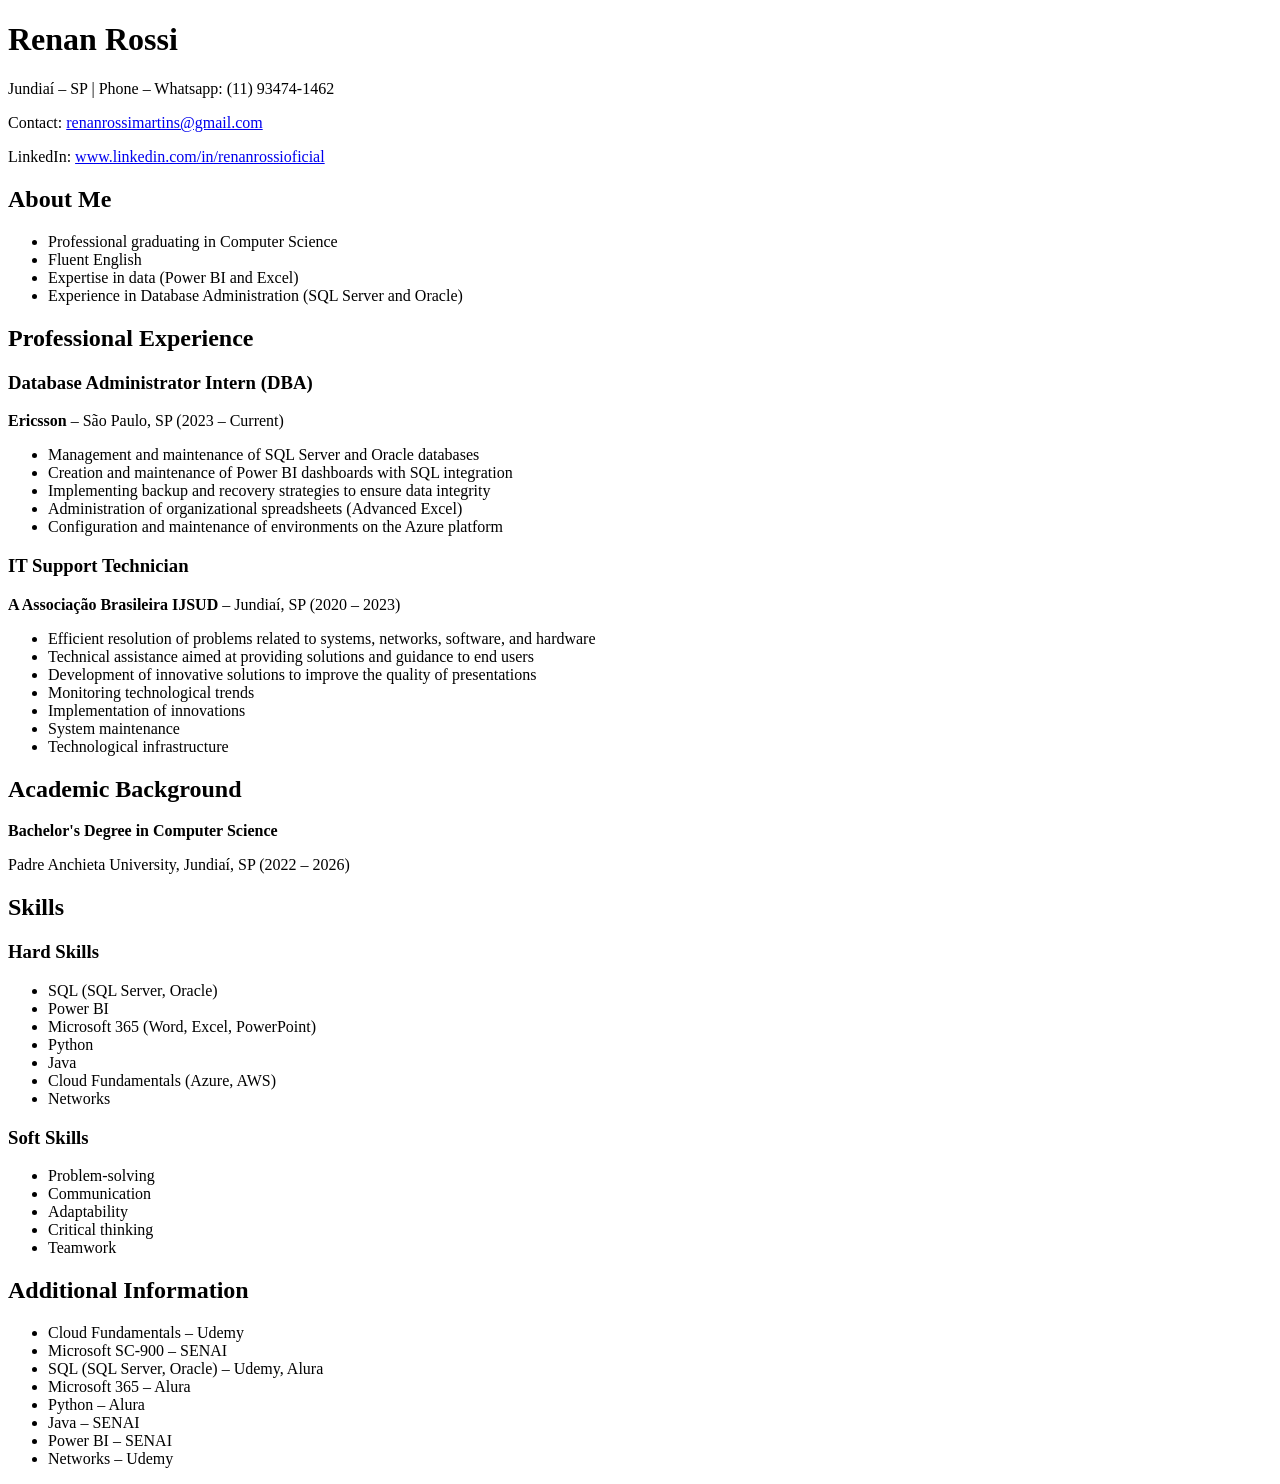
==== index.html @ 6045c183 "Update index.html" ====
<!DOCTYPE html>
<html lang="en">
<head>
    <meta charset="UTF-8">
    <meta name="viewport" content="width=device-width, initial-scale=1.0">
    <title>Renan Rossi - Resume</title>
    <link rel="stylesheet" href="styles.css">
</head>
<body>
    <div class="container">
        <header>
            <h1>Renan Rossi</h1>
            <p>Jundiaí – SP | Phone – Whatsapp: (11) 93474-1462</p>
            <p>Contact: <a href="mailto:renanrossimartins@gmail.com">renanrossimartins@gmail.com</a></p>
            <p>LinkedIn: <a href="https://www.linkedin.com/in/renanrossioficial" target="_blank">www.linkedin.com/in/renanrossioficial</a></p>
        </header>

        <section class="about">
            <h2>About Me</h2>
            <ul>
                <li>Professional graduating in Computer Science</li>
                <li>Fluent English</li>
                <li>Expertise in data (Power BI and Excel)</li>
                <li>Experience in Database Administration (SQL Server and Oracle)</li>
            </ul>
        </section>

        <section class="experience">
            <h2>Professional Experience</h2>
            <div class="job">
                <h3>Database Administrator Intern (DBA)</h3>
                <p><strong>Ericsson</strong> – São Paulo, SP (2023 – Current)</p>
                <ul>
                    <li>Management and maintenance of SQL Server and Oracle databases</li>
                    <li>Creation and maintenance of Power BI dashboards with SQL integration</li>
                    <li>Implementing backup and recovery strategies to ensure data integrity</li>
                    <li>Administration of organizational spreadsheets (Advanced Excel)</li>
                    <li>Configuration and maintenance of environments on the Azure platform</li>
                </ul>
            </div>
            <div class="job">
                <h3>IT Support Technician</h3>
                <p><strong>A Associação Brasileira IJSUD</strong> – Jundiaí, SP (2020 – 2023)</p>
                <ul>
                    <li>Efficient resolution of problems related to systems, networks, software, and hardware</li>
                    <li>Technical assistance aimed at providing solutions and guidance to end users</li>
                    <li>Development of innovative solutions to improve the quality of presentations</li>
                    <li>Monitoring technological trends</li>
                    <li>Implementation of innovations</li>
                    <li>System maintenance</li>
                    <li>Technological infrastructure</li>
                </ul>
            </div>
        </section>

        <section class="education">
            <h2>Academic Background</h2>
            <p><strong>Bachelor's Degree in Computer Science</strong></p>
            <p>Padre Anchieta University, Jundiaí, SP (2022 – 2026)</p>
        </section>

        <section class="skills">
            <h2>Skills</h2>
            <div class="hard-skills">
                <h3>Hard Skills</h3>
                <ul>
                    <li>SQL (SQL Server, Oracle)</li>
                    <li>Power BI</li>
                    <li>Microsoft 365 (Word, Excel, PowerPoint)</li>
                    <li>Python</li>
                    <li>Java</li>
                    <li>Cloud Fundamentals (Azure, AWS)</li>
                    <li>Networks</li>
                </ul>
            </div>
            <div class="soft-skills">
                <h3>Soft Skills</h3>
                <ul>
                    <li>Problem-solving</li>
                    <li>Communication</li>
                    <li>Adaptability</li>
                    <li>Critical thinking</li>
                    <li>Teamwork</li>
                </ul>
            </div>
        </section>

        <section class="additional-info">
            <h2>Additional Information</h2>
            <ul>
                <li>Cloud Fundamentals – Udemy</li>
                <li>Microsoft SC-900 – SENAI</li>
                <li>SQL (SQL Server, Oracle) – Udemy, Alura</li>
                <li>Microsoft 365 – Alura</li>
                <li>Python – Alura</li>
                <li>Java – SENAI</li>
                <li>Power BI – SENAI</li>
                <li>Networks – Udemy</li>
            </ul>
        </section>
    </div>
</body>
</html>
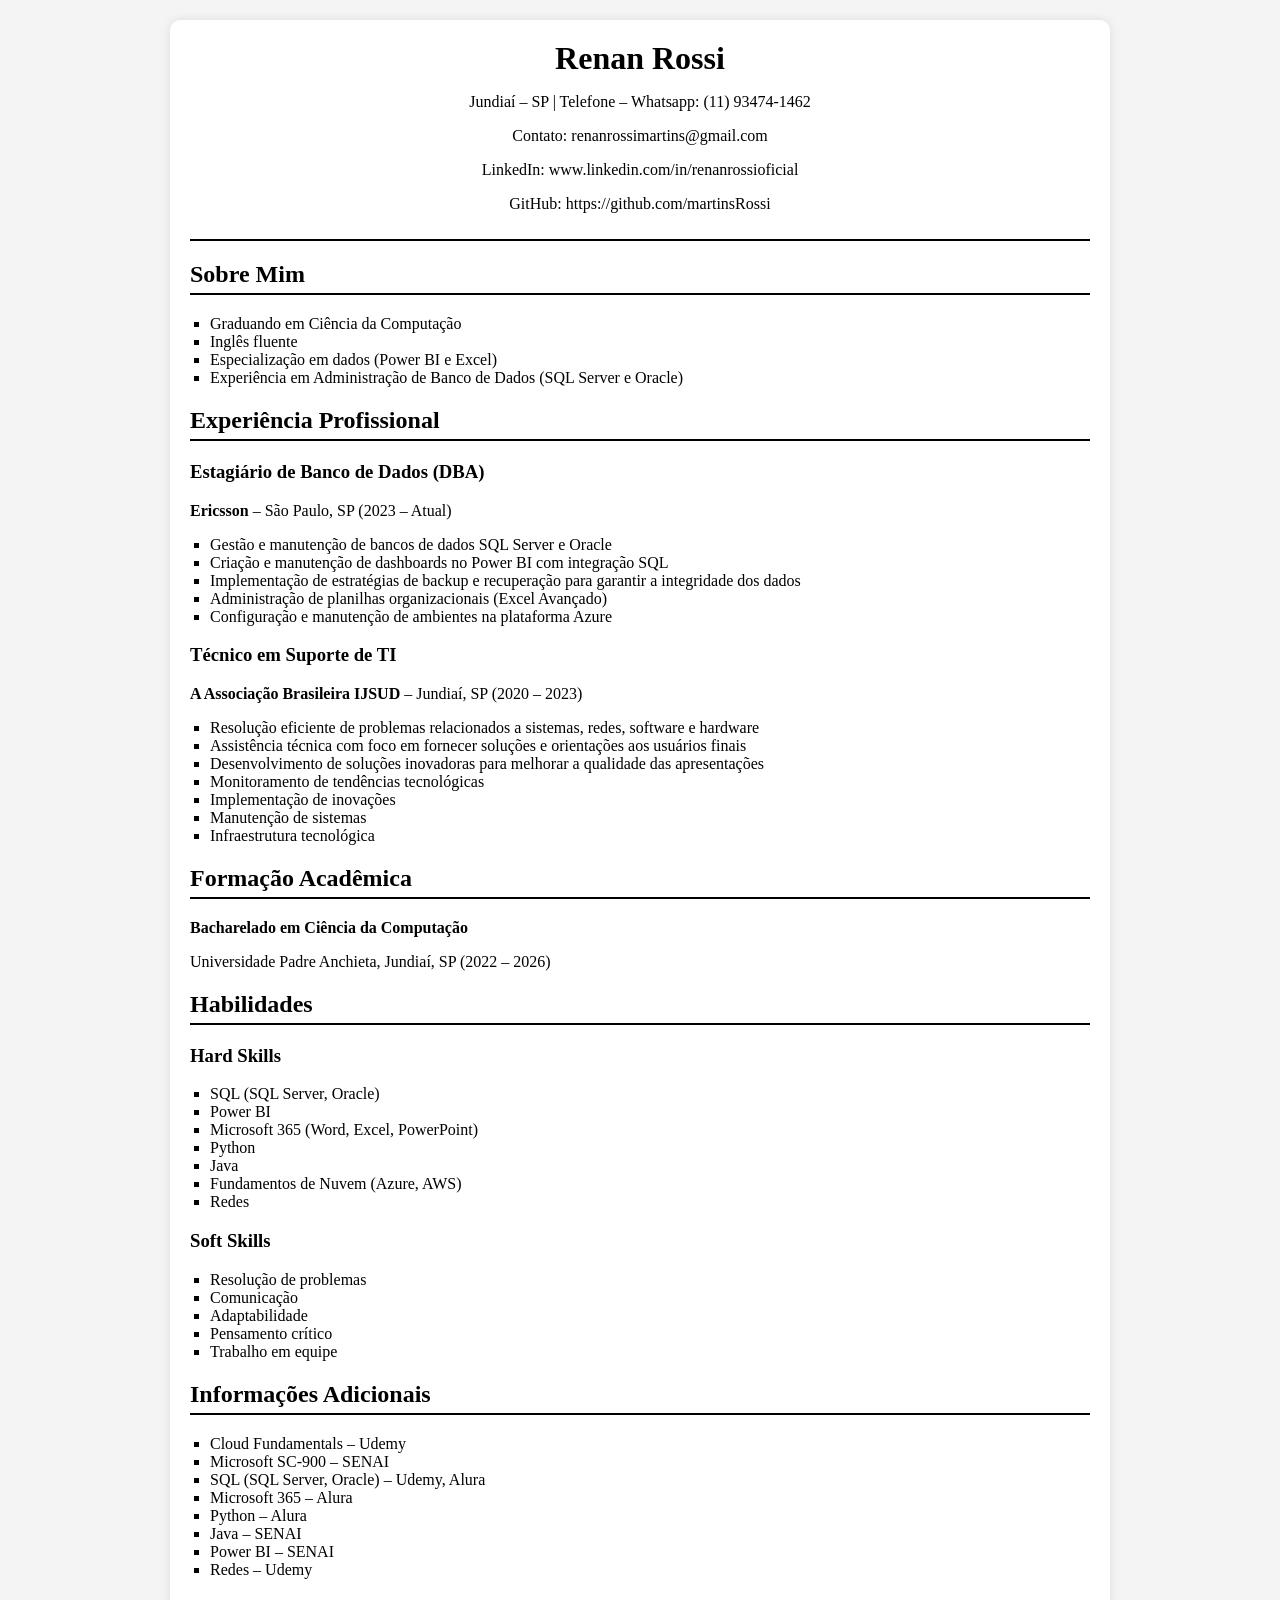
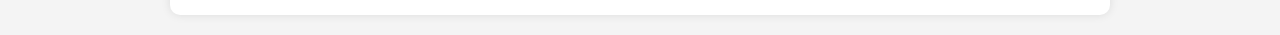
==== commit ce3938dd: "Update index.html" ====
--- a/index.html
+++ b/index.html
@@ -1,66 +1,67 @@
 <!DOCTYPE html>
-<html lang="en">
+<html lang="pt-BR">
 <head>
     <meta charset="UTF-8">
     <meta name="viewport" content="width=device-width, initial-scale=1.0">
-    <title>Renan Rossi - Resume</title>
-    <link rel="stylesheet" href="styles.css">
+    <title>Renan Rossi - Currículo</title>
+    <link rel="stylesheet" href="css/styles.css">
 </head>
 <body>
     <div class="container">
         <header>
             <h1>Renan Rossi</h1>
-            <p>Jundiaí – SP | Phone – Whatsapp: (11) 93474-1462</p>
-            <p>Contact: <a href="mailto:renanrossimartins@gmail.com">renanrossimartins@gmail.com</a></p>
+            <p>Jundiaí – SP | Telefone – Whatsapp: (11) 93474-1462</p>
+            <p>Contato: <a href="mailto:renanrossimartins@gmail.com">renanrossimartins@gmail.com</a></p>
             <p>LinkedIn: <a href="https://www.linkedin.com/in/renanrossioficial" target="_blank">www.linkedin.com/in/renanrossioficial</a></p>
+            <p>GitHub: <a href="https://github.com/martinsRossi" target="_blank">https://github.com/martinsRossi</a></p>
         </header>
 
         <section class="about">
-            <h2>About Me</h2>
+            <h2>Sobre Mim</h2>
             <ul>
-                <li>Professional graduating in Computer Science</li>
-                <li>Fluent English</li>
-                <li>Expertise in data (Power BI and Excel)</li>
-                <li>Experience in Database Administration (SQL Server and Oracle)</li>
+                <li>Graduando em Ciência da Computação</li>
+                <li>Inglês fluente</li>
+                <li>Especialização em dados (Power BI e Excel)</li>
+                <li>Experiência em Administração de Banco de Dados (SQL Server e Oracle)</li>
             </ul>
         </section>
 
         <section class="experience">
-            <h2>Professional Experience</h2>
+            <h2>Experiência Profissional</h2>
             <div class="job">
-                <h3>Database Administrator Intern (DBA)</h3>
-                <p><strong>Ericsson</strong> – São Paulo, SP (2023 – Current)</p>
+                <h3>Estagiário de Banco de Dados (DBA)</h3>
+                <p><strong>Ericsson</strong> – São Paulo, SP (2023 – Atual)</p>
                 <ul>
-                    <li>Management and maintenance of SQL Server and Oracle databases</li>
-                    <li>Creation and maintenance of Power BI dashboards with SQL integration</li>
-                    <li>Implementing backup and recovery strategies to ensure data integrity</li>
-                    <li>Administration of organizational spreadsheets (Advanced Excel)</li>
-                    <li>Configuration and maintenance of environments on the Azure platform</li>
+                    <li>Gestão e manutenção de bancos de dados SQL Server e Oracle</li>
+                    <li>Criação e manutenção de dashboards no Power BI com integração SQL</li>
+                    <li>Implementação de estratégias de backup e recuperação para garantir a integridade dos dados</li>
+                    <li>Administração de planilhas organizacionais (Excel Avançado)</li>
+                    <li>Configuração e manutenção de ambientes na plataforma Azure</li>
                 </ul>
             </div>
             <div class="job">
-                <h3>IT Support Technician</h3>
+                <h3>Técnico em Suporte de TI</h3>
                 <p><strong>A Associação Brasileira IJSUD</strong> – Jundiaí, SP (2020 – 2023)</p>
                 <ul>
-                    <li>Efficient resolution of problems related to systems, networks, software, and hardware</li>
-                    <li>Technical assistance aimed at providing solutions and guidance to end users</li>
-                    <li>Development of innovative solutions to improve the quality of presentations</li>
-                    <li>Monitoring technological trends</li>
-                    <li>Implementation of innovations</li>
-                    <li>System maintenance</li>
-                    <li>Technological infrastructure</li>
+                    <li>Resolução eficiente de problemas relacionados a sistemas, redes, software e hardware</li>
+                    <li>Assistência técnica com foco em fornecer soluções e orientações aos usuários finais</li>
+                    <li>Desenvolvimento de soluções inovadoras para melhorar a qualidade das apresentações</li>
+                    <li>Monitoramento de tendências tecnológicas</li>
+                    <li>Implementação de inovações</li>
+                    <li>Manutenção de sistemas</li>
+                    <li>Infraestrutura tecnológica</li>
                 </ul>
             </div>
         </section>
 
         <section class="education">
-            <h2>Academic Background</h2>
-            <p><strong>Bachelor's Degree in Computer Science</strong></p>
-            <p>Padre Anchieta University, Jundiaí, SP (2022 – 2026)</p>
+            <h2>Formação Acadêmica</h2>
+            <p><strong>Bacharelado em Ciência da Computação</strong></p>
+            <p>Universidade Padre Anchieta, Jundiaí, SP (2022 – 2026)</p>
         </section>
 
         <section class="skills">
-            <h2>Skills</h2>
+            <h2>Habilidades</h2>
             <div class="hard-skills">
                 <h3>Hard Skills</h3>
                 <ul>
@@ -69,24 +70,24 @@
                     <li>Microsoft 365 (Word, Excel, PowerPoint)</li>
                     <li>Python</li>
                     <li>Java</li>
-                    <li>Cloud Fundamentals (Azure, AWS)</li>
-                    <li>Networks</li>
+                    <li>Fundamentos de Nuvem (Azure, AWS)</li>
+                    <li>Redes</li>
                 </ul>
             </div>
             <div class="soft-skills">
                 <h3>Soft Skills</h3>
                 <ul>
-                    <li>Problem-solving</li>
-                    <li>Communication</li>
-                    <li>Adaptability</li>
-                    <li>Critical thinking</li>
-                    <li>Teamwork</li>
+                    <li>Resolução de problemas</li>
+                    <li>Comunicação</li>
+                    <li>Adaptabilidade</li>
+                    <li>Pensamento crítico</li>
+                    <li>Trabalho em equipe</li>
                 </ul>
             </div>
         </section>
 
         <section class="additional-info">
-            <h2>Additional Information</h2>
+            <h2>Informações Adicionais</h2>
             <ul>
                 <li>Cloud Fundamentals – Udemy</li>
                 <li>Microsoft SC-900 – SENAI</li>
@@ -95,7 +96,7 @@
                 <li>Python – Alura</li>
                 <li>Java – SENAI</li>
                 <li>Power BI – SENAI</li>
-                <li>Networks – Udemy</li>
+                <li>Redes – Udemy</li>
             </ul>
         </section>
     </div>
--- a/css/styles.css
+++ b/css/styles.css
@@ -0,0 +1,66 @@
+body {
+    font-family: 'Times New Roman', sans-serif;
+    margin: 0;
+    padding: 0;
+    background-color: #f4f4f4;
+    color: #000000;
+}
+
+.container {
+    width: 80%;
+    max-width: 900px;
+    margin: 20px auto;
+    background: white;
+    padding: 20px;
+    box-shadow: 0 0 10px rgba(0, 0, 0, 0.1);
+    border-radius: 10px;
+}
+
+header {
+    text-align: center;
+    border-bottom: 2px solid #000000;
+    padding-bottom: 10px;
+}
+
+h1 {
+    margin: 0;
+    color: #000000;
+}
+
+a {
+    color: #000000;
+    text-decoration: none;
+}
+
+a:hover {
+    text-decoration: underline;
+}
+
+section {
+    margin-top: 20px;
+}
+
+h2 {
+    color: #000000;
+    border-bottom: 2px solid #000000;
+    padding-bottom: 5px;
+}
+
+.job, .education, .skills {
+    margin-top: 10px;
+}
+
+ul {
+    list-style-type: square;
+    padding-left: 20px;
+}
+
+.hard-skills, .soft-skills {
+    margin-top: 10px;
+}
+
+@media (max-width: 600px) {
+    .container {
+        width: 95%;
+    }
+}
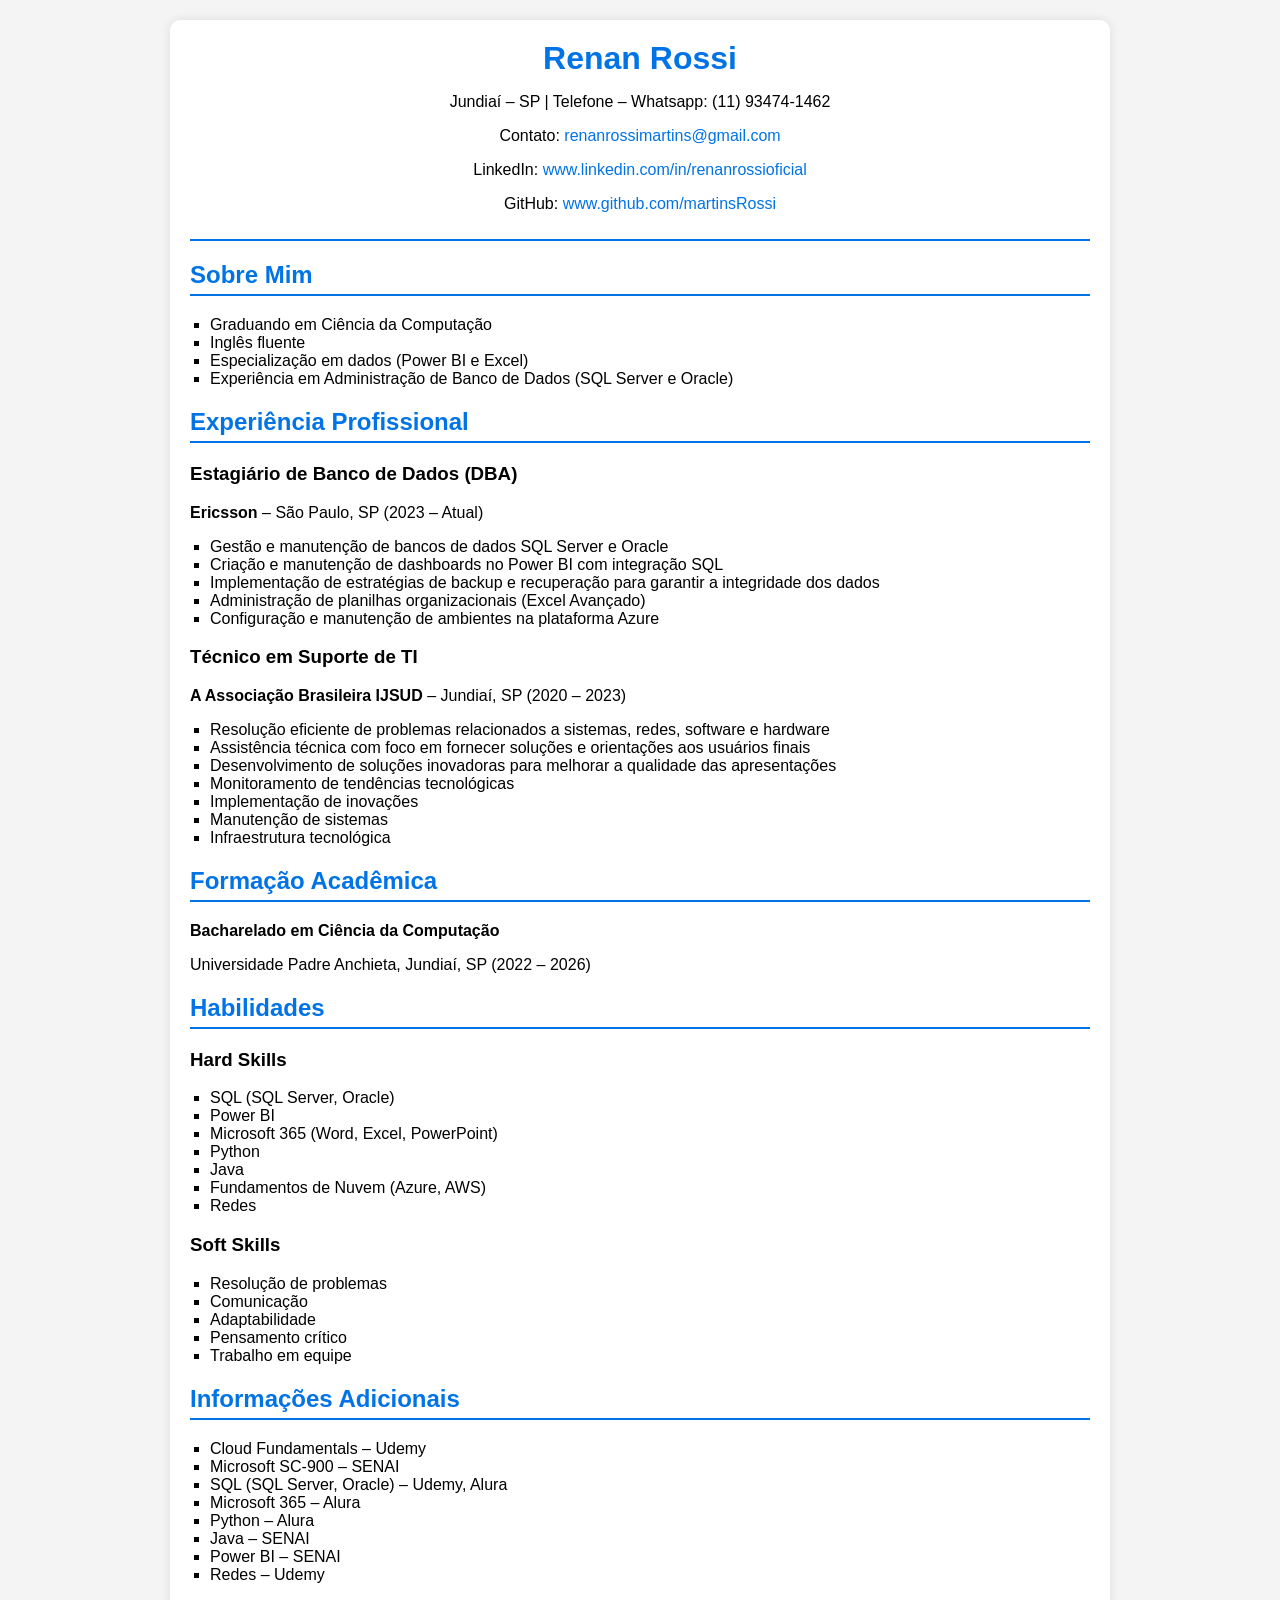
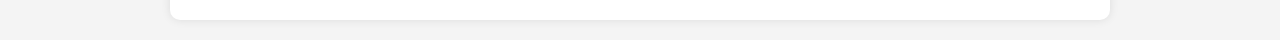
==== commit 00c59238: "Update index.html" ====
--- a/index.html
+++ b/index.html
@@ -13,7 +13,7 @@
             <p>Jundiaí – SP | Telefone – Whatsapp: (11) 93474-1462</p>
             <p>Contato: <a href="mailto:renanrossimartins@gmail.com">renanrossimartins@gmail.com</a></p>
             <p>LinkedIn: <a href="https://www.linkedin.com/in/renanrossioficial" target="_blank">www.linkedin.com/in/renanrossioficial</a></p>
-            <p>GitHub: <a href="https://github.com/martinsRossi" target="_blank">https://github.com/martinsRossi</a></p>
+            <p>GitHub: <a href="https://github.com/martinsRossi" target="_blank">www.github.com/martinsRossi</a></p>
         </header>
 
         <section class="about">
--- a/css/styles.css
+++ b/css/styles.css
@@ -1,9 +1,9 @@
 body {
-    font-family: 'Times New Roman', sans-serif;
+    font-family: Arial, sans-serif;
     margin: 0;
     padding: 0;
     background-color: #f4f4f4;
-    color: #000000;
+    color: black;
 }
 
 .container {
@@ -18,17 +18,17 @@
 
 header {
     text-align: center;
-    border-bottom: 2px solid #000000;
+    border-bottom: 2px solid #0073e6;
     padding-bottom: 10px;
 }
 
 h1 {
     margin: 0;
-    color: #000000;
+    color: #0073e6;
 }
 
 a {
-    color: #000000;
+    color: #0073e6;
     text-decoration: none;
 }
 
@@ -41,8 +41,8 @@
 }
 
 h2 {
-    color: #000000;
-    border-bottom: 2px solid #000000;
+    color: #0073e6;
+    border-bottom: 2px solid #0073e6;
     padding-bottom: 5px;
 }
 
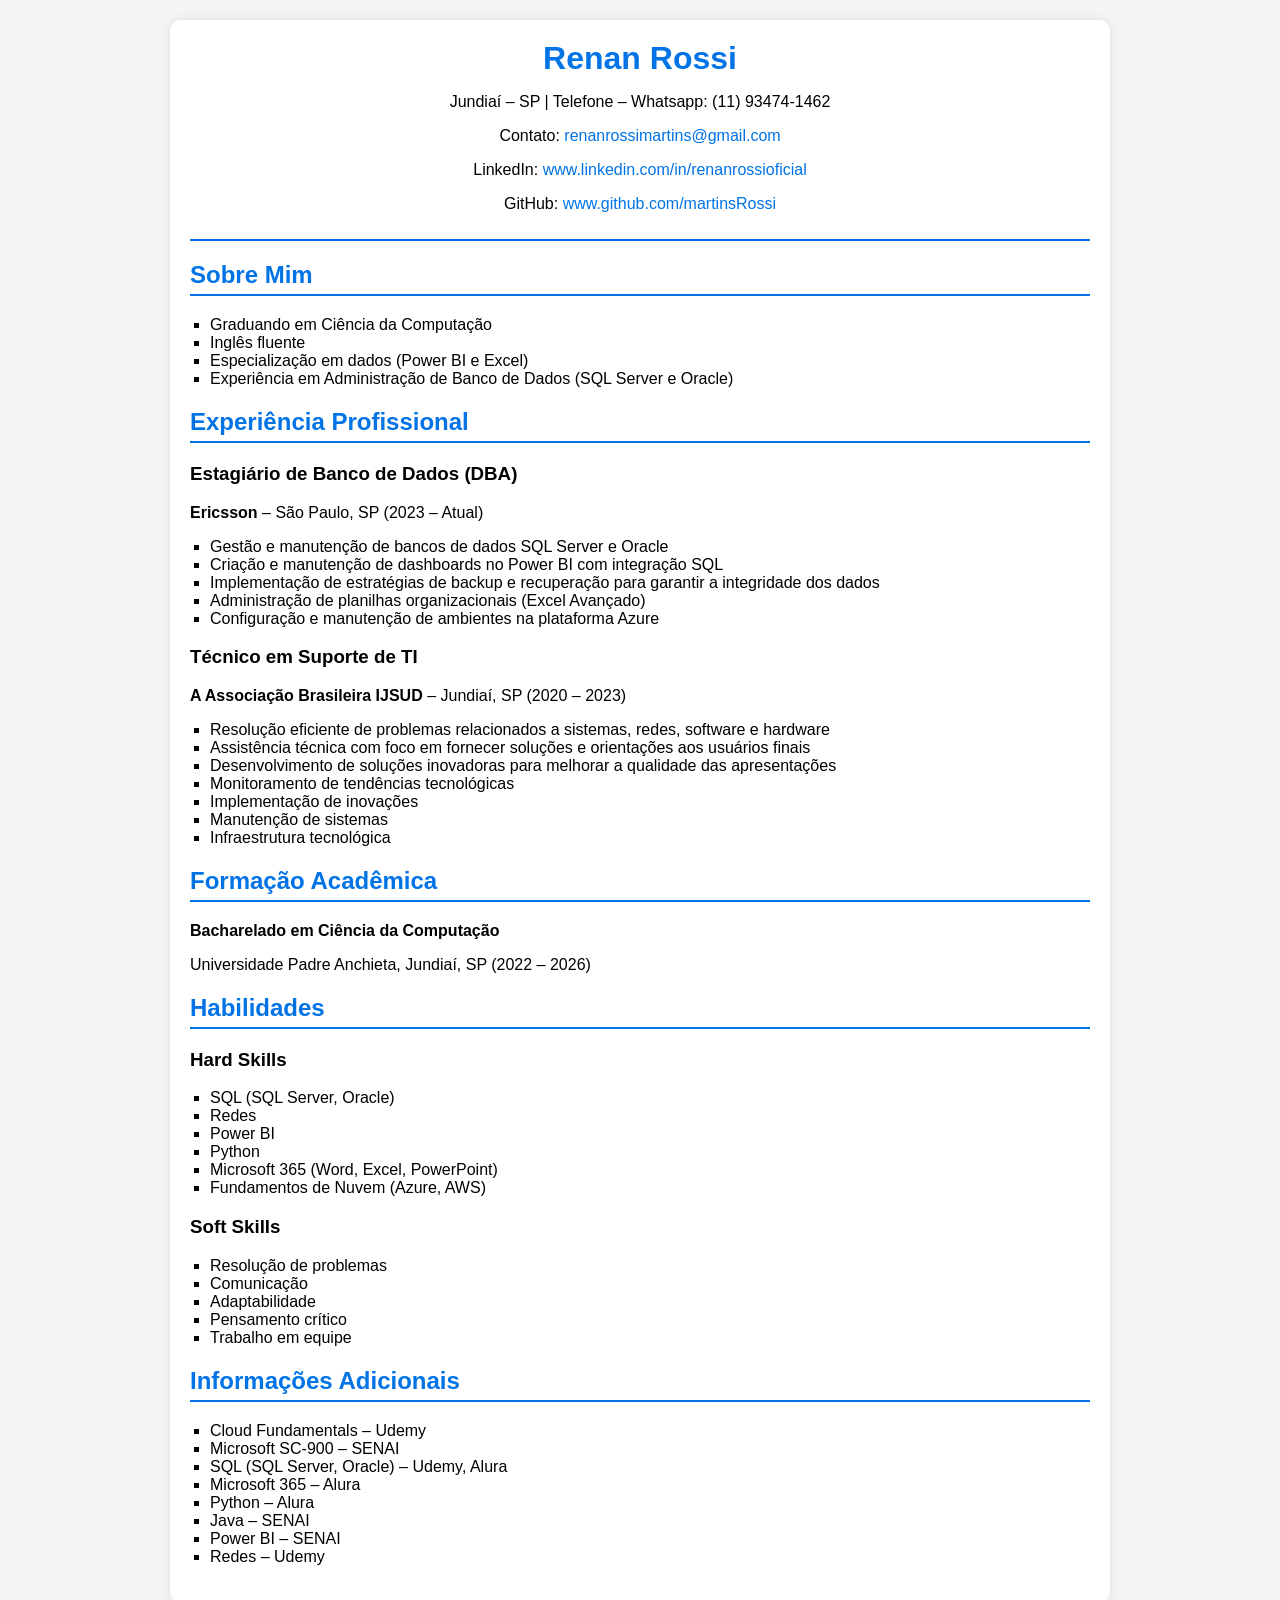
==== commit 283d04f2: "Update index.html" ====
--- a/index.html
+++ b/index.html
@@ -66,12 +66,11 @@
                 <h3>Hard Skills</h3>
                 <ul>
                     <li>SQL (SQL Server, Oracle)</li>
+                    <li>Redes</li>
                     <li>Power BI</li>
+                    <li>Python</li>
                     <li>Microsoft 365 (Word, Excel, PowerPoint)</li>
-                    <li>Python</li>
-                    <li>Java</li>
                     <li>Fundamentos de Nuvem (Azure, AWS)</li>
-                    <li>Redes</li>
                 </ul>
             </div>
             <div class="soft-skills">
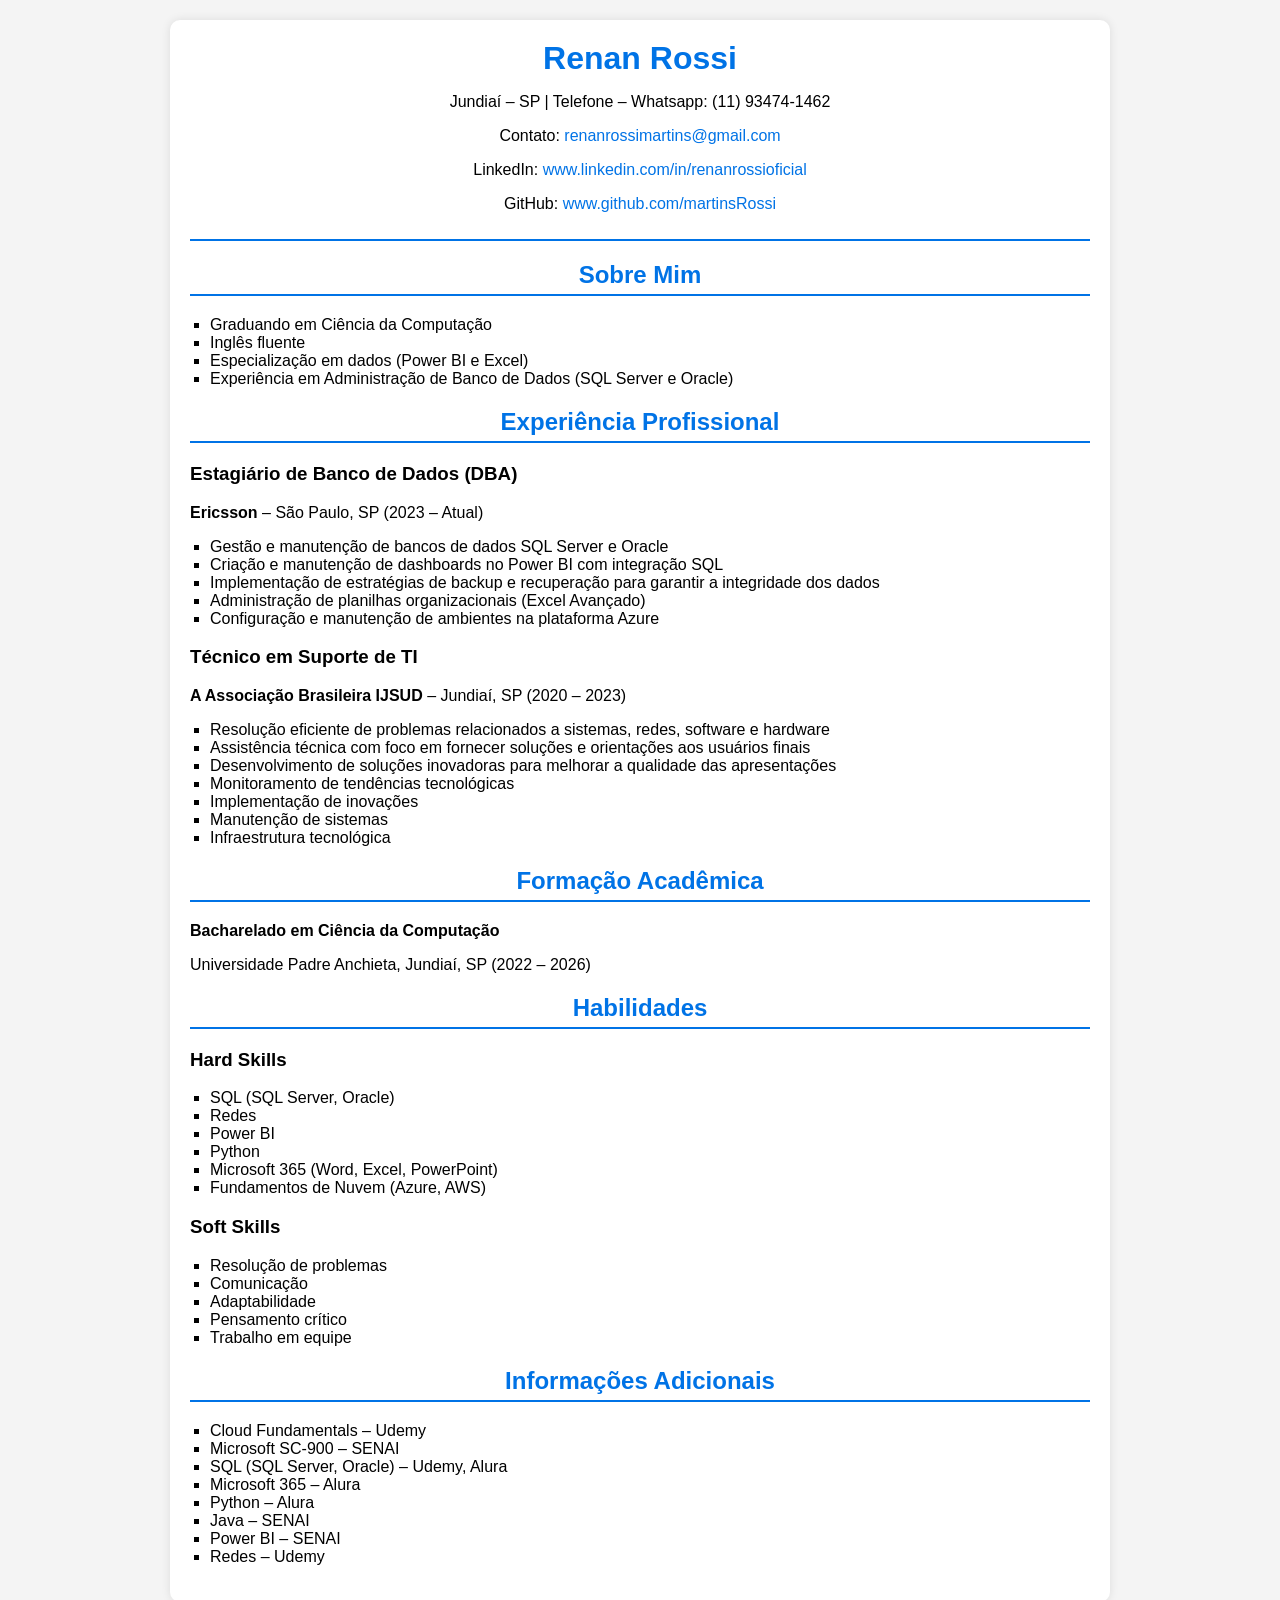
==== commit 50ec8075: "Update index.html" ====
--- a/index.html
+++ b/index.html
@@ -4,7 +4,7 @@
     <meta charset="UTF-8">
     <meta name="viewport" content="width=device-width, initial-scale=1.0">
     <title>Renan Rossi - Currículo</title>
-    <link rel="stylesheet" href="css/styles.css">
+    <link rel="stylesheet" href="./css/styles.css">
 </head>
 <body>
     <div class="container">
--- a/css/styles.css
+++ b/css/styles.css
@@ -44,6 +44,7 @@
     color: #0073e6;
     border-bottom: 2px solid #0073e6;
     padding-bottom: 5px;
+    text-align: center;
 }
 
 .job, .education, .skills {
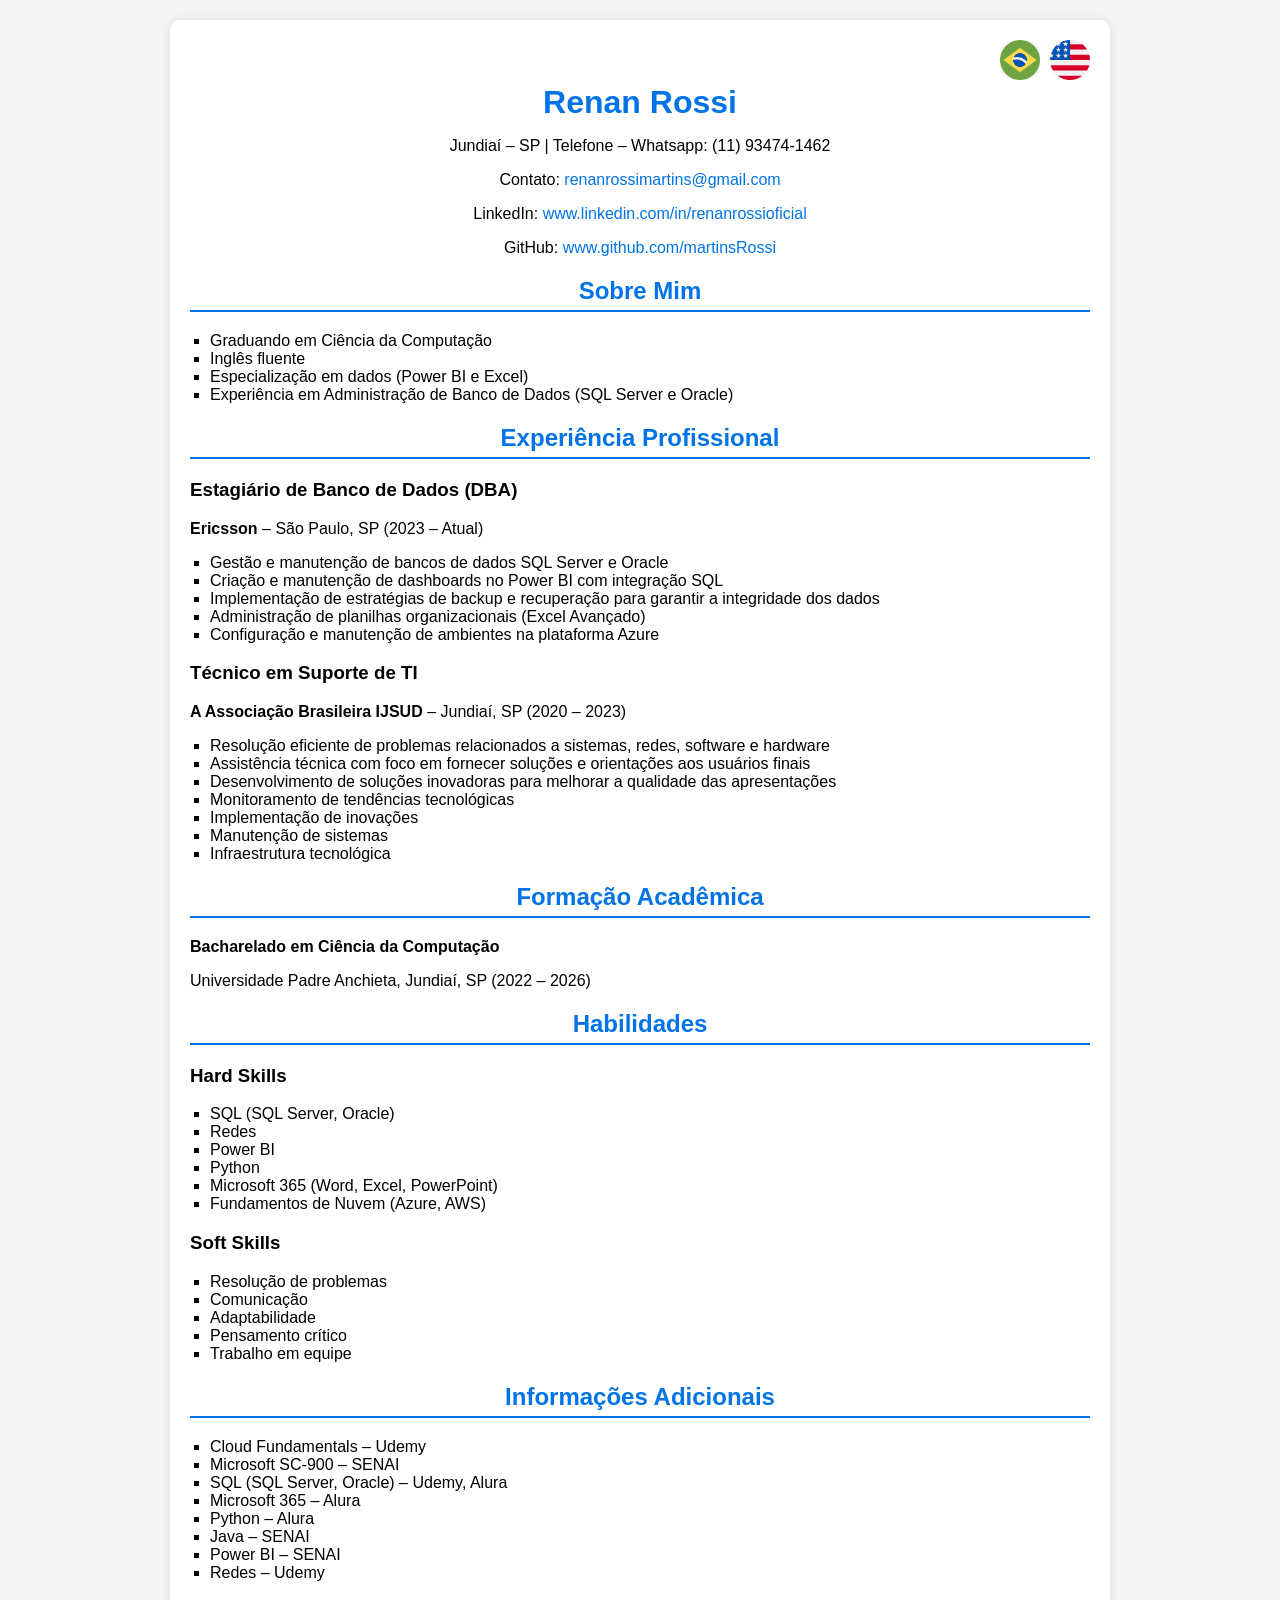
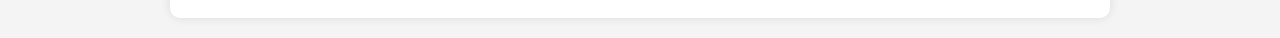
==== commit d0dcdcdd: "add English and Portuguese pages" ====
--- a/index.html
+++ b/index.html
@@ -1,103 +1,107 @@
-<!DOCTYPE html>
-<html lang="pt-BR">
-<head>
-    <meta charset="UTF-8">
-    <meta name="viewport" content="width=device-width, initial-scale=1.0">
-    <title>Renan Rossi - Currículo</title>
-    <link rel="stylesheet" href="./css/styles.css">
-</head>
-<body>
-    <div class="container">
-        <header>
-            <h1>Renan Rossi</h1>
-            <p>Jundiaí – SP | Telefone – Whatsapp: (11) 93474-1462</p>
-            <p>Contato: <a href="mailto:renanrossimartins@gmail.com">renanrossimartins@gmail.com</a></p>
-            <p>LinkedIn: <a href="https://www.linkedin.com/in/renanrossioficial" target="_blank">www.linkedin.com/in/renanrossioficial</a></p>
-            <p>GitHub: <a href="https://github.com/martinsRossi" target="_blank">www.github.com/martinsRossi</a></p>
-        </header>
-
-        <section class="about">
-            <h2>Sobre Mim</h2>
-            <ul>
-                <li>Graduando em Ciência da Computação</li>
-                <li>Inglês fluente</li>
-                <li>Especialização em dados (Power BI e Excel)</li>
-                <li>Experiência em Administração de Banco de Dados (SQL Server e Oracle)</li>
-            </ul>
-        </section>
-
-        <section class="experience">
-            <h2>Experiência Profissional</h2>
-            <div class="job">
-                <h3>Estagiário de Banco de Dados (DBA)</h3>
-                <p><strong>Ericsson</strong> – São Paulo, SP (2023 – Atual)</p>
-                <ul>
-                    <li>Gestão e manutenção de bancos de dados SQL Server e Oracle</li>
-                    <li>Criação e manutenção de dashboards no Power BI com integração SQL</li>
-                    <li>Implementação de estratégias de backup e recuperação para garantir a integridade dos dados</li>
-                    <li>Administração de planilhas organizacionais (Excel Avançado)</li>
-                    <li>Configuração e manutenção de ambientes na plataforma Azure</li>
-                </ul>
-            </div>
-            <div class="job">
-                <h3>Técnico em Suporte de TI</h3>
-                <p><strong>A Associação Brasileira IJSUD</strong> – Jundiaí, SP (2020 – 2023)</p>
-                <ul>
-                    <li>Resolução eficiente de problemas relacionados a sistemas, redes, software e hardware</li>
-                    <li>Assistência técnica com foco em fornecer soluções e orientações aos usuários finais</li>
-                    <li>Desenvolvimento de soluções inovadoras para melhorar a qualidade das apresentações</li>
-                    <li>Monitoramento de tendências tecnológicas</li>
-                    <li>Implementação de inovações</li>
-                    <li>Manutenção de sistemas</li>
-                    <li>Infraestrutura tecnológica</li>
-                </ul>
-            </div>
-        </section>
-
-        <section class="education">
-            <h2>Formação Acadêmica</h2>
-            <p><strong>Bacharelado em Ciência da Computação</strong></p>
-            <p>Universidade Padre Anchieta, Jundiaí, SP (2022 – 2026)</p>
-        </section>
-
-        <section class="skills">
-            <h2>Habilidades</h2>
-            <div class="hard-skills">
-                <h3>Hard Skills</h3>
-                <ul>
-                    <li>SQL (SQL Server, Oracle)</li>
-                    <li>Redes</li>
-                    <li>Power BI</li>
-                    <li>Python</li>
-                    <li>Microsoft 365 (Word, Excel, PowerPoint)</li>
-                    <li>Fundamentos de Nuvem (Azure, AWS)</li>
-                </ul>
-            </div>
-            <div class="soft-skills">
-                <h3>Soft Skills</h3>
-                <ul>
-                    <li>Resolução de problemas</li>
-                    <li>Comunicação</li>
-                    <li>Adaptabilidade</li>
-                    <li>Pensamento crítico</li>
-                    <li>Trabalho em equipe</li>
-                </ul>
-            </div>
-        </section>
-
-        <section class="additional-info">
-            <h2>Informações Adicionais</h2>
-            <ul>
-                <li>Cloud Fundamentals – Udemy</li>
-                <li>Microsoft SC-900 – SENAI</li>
-                <li>SQL (SQL Server, Oracle) – Udemy, Alura</li>
-                <li>Microsoft 365 – Alura</li>
-                <li>Python – Alura</li>
-                <li>Java – SENAI</li>
-                <li>Power BI – SENAI</li>
-                <li>Redes – Udemy</li>
-            </ul>
-        </section>
-    </div>
-</body>
-</html>
+<!DOCTYPE html>
+<html lang="pt-BR">
+<head>
+    <meta charset="UTF-8">
+    <meta name="viewport" content="width=device-width, initial-scale=1.0">
+    <title>Renan Rossi - Currículo</title>
+    <link rel="stylesheet" href="./css/styles.css">
+</head>
+<body>
+    <div class="container">
+        <div class="flags">
+            <a href="index.html"><img src="./img/flags/brazil.png" alt="brazil flag"></a>
+            <a href='index-us.html'><img src="./img/flags/us.png" alt="us flag"></a>
+        </div>
+        <header>
+            <h1>Renan Rossi</h1>
+            <p>Jundiaí – SP | Telefone – Whatsapp: (11) 93474-1462</p>
+            <p>Contato: <a href="mailto:renanrossimartins@gmail.com">renanrossimartins@gmail.com</a></p>
+            <p>LinkedIn: <a href="https://www.linkedin.com/in/renanrossioficial" target="_blank">www.linkedin.com/in/renanrossioficial</a></p>
+            <p>GitHub: <a href="https://github.com/martinsRossi" target="_blank">www.github.com/martinsRossi</a></p>
+        </header>
+
+        <section class="about">
+            <h2>Sobre Mim</h2>
+            <ul>
+                <li>Graduando em Ciência da Computação</li>
+                <li>Inglês fluente</li>
+                <li>Especialização em dados (Power BI e Excel)</li>
+                <li>Experiência em Administração de Banco de Dados (SQL Server e Oracle)</li>
+            </ul>
+        </section>
+
+        <section class="experience">
+            <h2>Experiência Profissional</h2>
+            <div class="job">
+                <h3>Estagiário de Banco de Dados (DBA)</h3>
+                <p><strong>Ericsson</strong> – São Paulo, SP (2023 – Atual)</p>
+                <ul>
+                    <li>Gestão e manutenção de bancos de dados SQL Server e Oracle</li>
+                    <li>Criação e manutenção de dashboards no Power BI com integração SQL</li>
+                    <li>Implementação de estratégias de backup e recuperação para garantir a integridade dos dados</li>
+                    <li>Administração de planilhas organizacionais (Excel Avançado)</li>
+                    <li>Configuração e manutenção de ambientes na plataforma Azure</li>
+                </ul>
+            </div>
+            <div class="job">
+                <h3>Técnico em Suporte de TI</h3>
+                <p><strong>A Associação Brasileira IJSUD</strong> – Jundiaí, SP (2020 – 2023)</p>
+                <ul>
+                    <li>Resolução eficiente de problemas relacionados a sistemas, redes, software e hardware</li>
+                    <li>Assistência técnica com foco em fornecer soluções e orientações aos usuários finais</li>
+                    <li>Desenvolvimento de soluções inovadoras para melhorar a qualidade das apresentações</li>
+                    <li>Monitoramento de tendências tecnológicas</li>
+                    <li>Implementação de inovações</li>
+                    <li>Manutenção de sistemas</li>
+                    <li>Infraestrutura tecnológica</li>
+                </ul>
+            </div>
+        </section>
+
+        <section class="education">
+            <h2>Formação Acadêmica</h2>
+            <p><strong>Bacharelado em Ciência da Computação</strong></p>
+            <p>Universidade Padre Anchieta, Jundiaí, SP (2022 – 2026)</p>
+        </section>
+
+        <section class="skills">
+            <h2>Habilidades</h2>
+            <div class="hard-skills">
+                <h3>Hard Skills</h3>
+                <ul>
+                    <li>SQL (SQL Server, Oracle)</li>
+                    <li>Redes</li>
+                    <li>Power BI</li>
+                    <li>Python</li>
+                    <li>Microsoft 365 (Word, Excel, PowerPoint)</li>
+                    <li>Fundamentos de Nuvem (Azure, AWS)</li>
+                </ul>
+            </div>
+            <div class="soft-skills">
+                <h3>Soft Skills</h3>
+                <ul>
+                    <li>Resolução de problemas</li>
+                    <li>Comunicação</li>
+                    <li>Adaptabilidade</li>
+                    <li>Pensamento crítico</li>
+                    <li>Trabalho em equipe</li>
+                </ul>
+            </div>
+        </section>
+
+        <section class="additional-info">
+            <h2>Informações Adicionais</h2>
+            <ul>
+                <li>Cloud Fundamentals – Udemy</li>
+                <li>Microsoft SC-900 – SENAI</li>
+                <li>SQL (SQL Server, Oracle) – Udemy, Alura</li>
+                <li>Microsoft 365 – Alura</li>
+                <li>Python – Alura</li>
+                <li>Java – SENAI</li>
+                <li>Power BI – SENAI</li>
+                <li>Redes – Udemy</li>
+            </ul>
+        </section>
+    </div>
+</body>
+</html>
--- a/css/styles.css
+++ b/css/styles.css
@@ -1,67 +1,86 @@
-body {
-    font-family: Arial, sans-serif;
-    margin: 0;
-    padding: 0;
-    background-color: #f4f4f4;
-    color: black;
-}
-
-.container {
-    width: 80%;
-    max-width: 900px;
-    margin: 20px auto;
-    background: white;
-    padding: 20px;
-    box-shadow: 0 0 10px rgba(0, 0, 0, 0.1);
-    border-radius: 10px;
-}
-
-header {
-    text-align: center;
-    border-bottom: 2px solid #0073e6;
-    padding-bottom: 10px;
-}
-
-h1 {
-    margin: 0;
-    color: #0073e6;
-}
-
-a {
-    color: #0073e6;
-    text-decoration: none;
-}
-
-a:hover {
-    text-decoration: underline;
-}
-
-section {
-    margin-top: 20px;
-}
-
-h2 {
-    color: #0073e6;
-    border-bottom: 2px solid #0073e6;
-    padding-bottom: 5px;
-    text-align: center;
-}
-
-.job, .education, .skills {
-    margin-top: 10px;
-}
-
-ul {
-    list-style-type: square;
-    padding-left: 20px;
-}
-
-.hard-skills, .soft-skills {
-    margin-top: 10px;
-}
-
-@media (max-width: 600px) {
-    .container {
-        width: 95%;
-    }
-}
+body {
+    font-family: Arial, sans-serif;
+    margin: 0;
+    padding: 0;
+    background-color: #f4f4f4;
+    color: black;
+}
+
+.container {
+    width: 80%;
+    max-width: 900px;
+    margin: 20px auto;
+    background: white;
+    padding: 20px;
+    box-shadow: 0 0 10px rgba(0, 0, 0, 0.1);
+    border-radius: 10px;
+}
+
+.flags {
+    display: flex;
+    gap: 10px;
+    justify-content: flex-end;
+    width: 100%;
+}
+
+.flags img {
+    width: 40px;
+    height: 40px;
+    object-fit: cover;
+    border-radius: 5px;
+
+}
+
+.flags img:hover {
+
+    scale: 120%;
+    object-fit: cover;
+    border-radius: 5px;
+    cursor: pointer;
+
+}
+
+
+header {
+    text-align: center;
+    /*border-bottom: 2px solid #0073e6;*/
+    /*padding-bottom: 10px;*/
+}
+
+h1 {
+    margin: 0;
+    color: #0073e6;
+}
+
+a {
+    color: #0073e6;
+    text-decoration: none;
+}
+
+a:hover {
+    text-decoration: underline;
+}
+
+section {
+    margin-top: 20px;
+}
+
+h2 {
+    color: #0073e6;
+    border-bottom: 2px solid #0073e6;
+    padding-bottom: 5px;
+    text-align: center;
+}
+
+.job, .education, .skills {
+    margin-top: 10px;
+}
+
+ul {
+    list-style-type: square;
+    padding-left: 20px;
+}
+
+.hard-skills, .soft-skills {
+    margin-top: 10px;
+}
